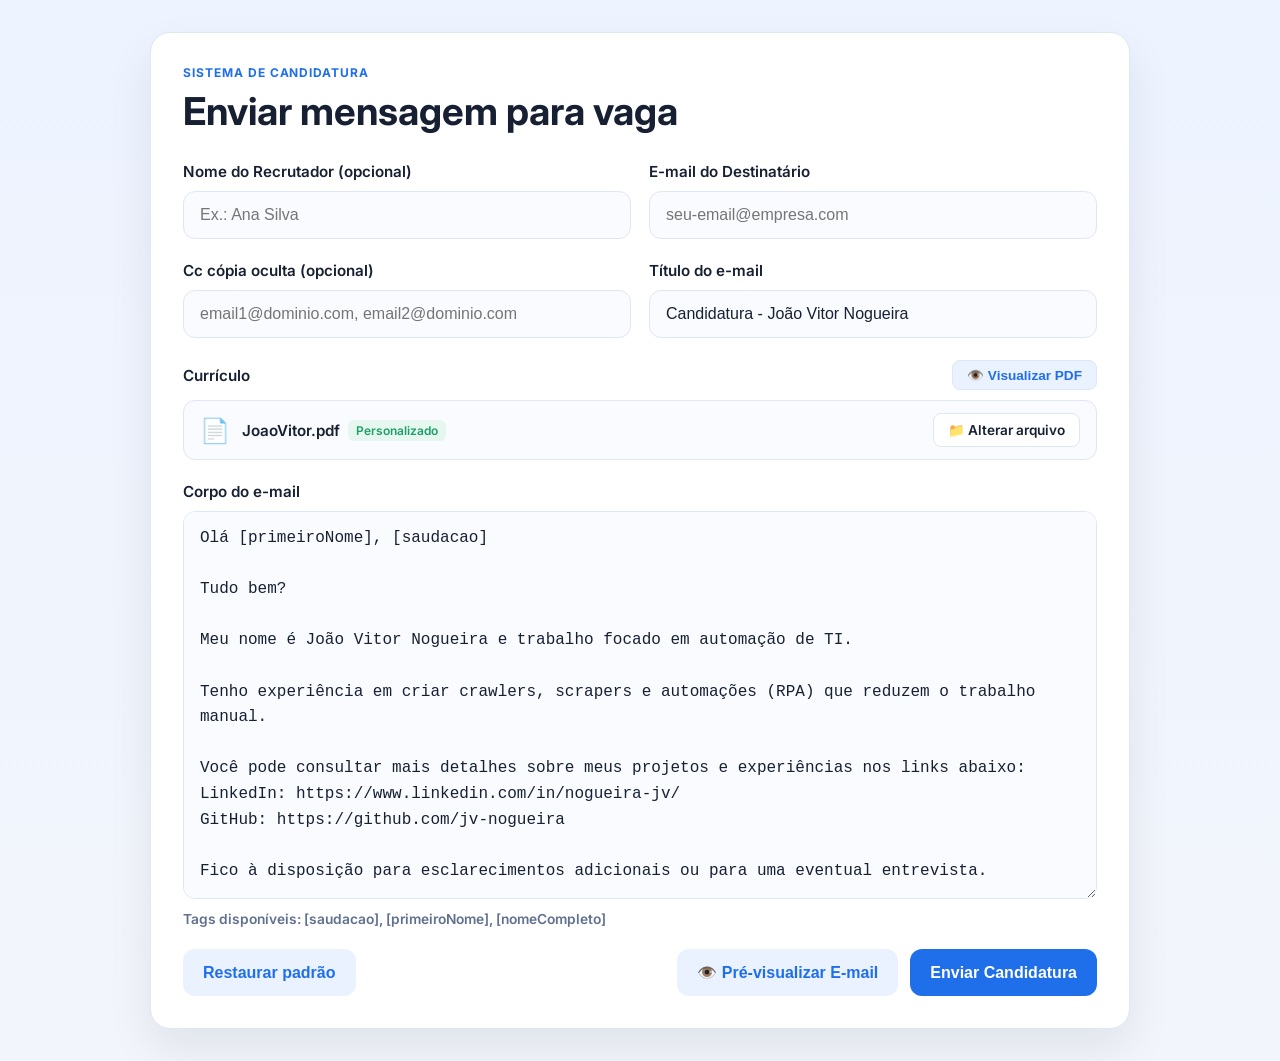
==== index.html @ 4a4fdd42 "Implementa pré visualizador do corpo do e-mail" ====
<!DOCTYPE html>
<html lang="pt-BR">
  <head>
    <meta charset="UTF-8" />
    <meta name="viewport" content="width=device-width, initial-scale=1.0" />
    <title>Envio de mensagem</title>
    <link rel="preconnect" href="https://fonts.googleapis.com" />
    <link rel="preconnect" href="https://fonts.gstatic.com" crossorigin />
    <link href="https://fonts.googleapis.com/css2?family=Inter:wght@400;500;600;700&display=swap" rel="stylesheet" />
    <link rel="stylesheet" href="styles.css" />
  </head>
  <body>
    <main class="container">
      <section class="card">
        <div class="header">
          <p class="eyebrow">Sistema de candidatura</p>
          <h1>Enviar mensagem para vaga</h1>
        </div>

        <form id="mail-form">
          <div class="grid two-columns">
            <label>
              <span>Nome do Recrutador (opcional)</span>
              <input id="recruiterName" name="recruiterName" type="text" placeholder="Ex.: Ana Silva" />
            </label>

            <label>
              <span>E-mail do Destinatário</span>
              <input id="recipientEmail" name="recipientEmail" type="email" placeholder="seu-email@empresa.com" required/>
            </label>
          </div>

          <div class="grid two-columns">
            <label>
              <span>Cc cópia oculta (opcional)</span>
              <input id="bcc" name="bcc" type="text" placeholder="email1@dominio.com, email2@dominio.com" />
            </label>

            <label>
              <span>Título do e-mail</span>
              <input id="subject" name="subject" type="text" maxlength="200" required />
            </label>
          </div>

          <div class="curriculum-field">
            <div class="curriculum-header">
              <label><span>Currículo</span></label>
              <button type="button" class="preview-btn" id="preview-curriculum" title="Visualizar currículo em nova aba">
                👁️ Visualizar PDF
              </button>
            </div>
            <div class="curriculum-box">
              <div class="curriculum-info">
                <span class="file-icon">📄</span>
                <div class="file-details">
                  <span class="file-name" id="selected-file-name">JoaoVitor.pdf</span>
                  <span class="file-badge" id="file-badge">Padrão</span>
                </div>
              </div>
              <div class="curriculum-actions-btns">
                <label for="curriculumFile" class="change-file-btn">
                  📁 Alterar arquivo
                </label>
                <input id="curriculumFile" name="curriculumFile" type="file" accept="application/pdf" class="visually-hidden" />
              </div>
            </div>
          </div>

          <label>
            <span>Corpo do e-mail</span>
            <textarea id="message" name="message" rows="14" required></textarea>
          </label>

          <p class="tags-help">
            Tags disponíveis: [saudacao], [primeiroNome], [nomeCompleto]
          </p>

          <div class="actions">
            <button type="button" class="secondary" id="reset-defaults">Restaurar padrão</button>
            <div class="actions-right">
              <button type="button" class="secondary" id="preview-email-btn">👁️ Pré-visualizar E-mail</button>
              <button type="submit" class="primary" id="submit-button">Enviar Candidatura</button>
            </div>
          </div>
        </form>

        <div id="status" class="status" aria-live="polite"></div>
      </section>
    </main>

    <!-- Modal Simulador de E-mail -->
    <div id="email-modal" class="modal-overlay" aria-hidden="true">
      <div class="modal-card" role="dialog" aria-modal="true" aria-labelledby="modal-title">
        <div class="modal-header">
          <h2 id="modal-title">📧 Pré-visualização do E-mail</h2>
          <button type="button" class="modal-close-btn" id="modal-close" aria-label="Fechar">&times;</button>
        </div>
        <div class="modal-email-meta">
          <div class="meta-row">
            <span class="meta-label">Para:</span>
            <span class="meta-value" id="modal-to"></span>
          </div>
          <div class="meta-row" id="modal-bcc-row">
            <span class="meta-label">Cco:</span>
            <span class="meta-value" id="modal-bcc"></span>
          </div>
          <div class="meta-row">
            <span class="meta-label">Assunto:</span>
            <span class="meta-value" id="modal-subject"></span>
          </div>
          <div class="meta-row">
            <span class="meta-label">Anexo:</span>
            <span class="meta-value" id="modal-attachment"></span>
          </div>
        </div>
        <div class="modal-email-body" id="modal-body"></div>
        <div class="modal-actions">
          <button type="button" class="secondary" id="modal-cancel-btn">Voltar e Editar</button>
          <button type="button" class="primary" id="modal-send-btn">Enviar Candidatura</button>
        </div>
      </div>
    </div>

    <script src="script.js"></script>
  </body>
</html>
---- styles.css ----
:root {
  --bg: #f2f5fb;
  --card: #ffffff;
  --border: #dfe6f4;
  --text: #172033;
  --muted: #60708f;
  --primary: #1f6feb;
  --primary-dark: #1859c7;
  --success: #1e9d6d;
  --warning: #f4c95d;
  --danger: #d14d52;
  --shadow: 0 20px 45px rgba(17, 24, 39, 0.08);
}

* {
  box-sizing: border-box;
}

body {
  margin: 0;
  font-family: 'Inter', sans-serif;
  background: linear-gradient(180deg, #edf3ff 0%, var(--bg) 100%);
  color: var(--text);
}

.container {
  min-height: 100vh;
  display: grid;
  place-items: center;
  padding: 32px 20px;
}

.card {
  width: min(100%, 980px);
  background: var(--card);
  border: 1px solid var(--border);
  border-radius: 20px;
  box-shadow: var(--shadow);
  padding: 32px;
}

.header {
  margin-bottom: 28px;
}

.eyebrow {
  margin: 0 0 8px;
  color: var(--primary);
  font-weight: 700;
  letter-spacing: 0.08em;
  font-size: 0.75rem;
  text-transform: uppercase;
}

h1 {
  margin: 0;
  font-size: clamp(1.8rem, 3vw, 2.6rem);
}

form {
  display: grid;
  gap: 22px;
}

.grid {
  display: grid;
  gap: 18px;
}

.two-columns {
  grid-template-columns: repeat(2, minmax(0, 1fr));
}

label {
  display: grid;
  gap: 10px;
  font-weight: 600;
  color: var(--text);
}

label span {
  font-size: 0.95rem;
}

input,
textarea {
  width: 100%;
  border: 1px solid var(--border);
  background: #f9fbff;
  border-radius: 12px;
  padding: 14px 16px;
  font-size: 1rem;
  color: var(--text);
  transition: border-color 0.2s ease, box-shadow 0.2s ease;
}

input:focus,
textarea:focus {
  outline: none;
  border-color: var(--primary);
  box-shadow: 0 0 0 4px rgba(31, 111, 235, 0.12);
  background: #fff;
}

.curriculum-field {
  display: grid;
  gap: 10px;
}

.curriculum-header {
  display: flex;
  justify-content: space-between;
  align-items: center;
}

.curriculum-header label {
  cursor: pointer;
}

.preview-btn {
  background: #eaf1ff;
  color: var(--primary);
  border: 1px solid var(--border);
  padding: 6px 14px;
  border-radius: 8px;
  font-size: 0.85rem;
  font-weight: 600;
  display: inline-flex;
  align-items: center;
  gap: 6px;
  cursor: pointer;
  transition: all 0.2s ease;
}

.preview-btn:hover {
  background: #d9e6fe;
  border-color: var(--primary);
  transform: translateY(-1px);
}

.preview-btn:active {
  transform: translateY(0);
}

.curriculum-box {
  display: flex;
  align-items: center;
  justify-content: space-between;
  background: #f9fbff;
  border: 1px solid var(--border);
  border-radius: 12px;
  padding: 12px 16px;
  gap: 12px;
  transition: border-color 0.2s ease, box-shadow 0.2s ease;
}

.curriculum-box:hover {
  border-color: #b8cceb;
}

.curriculum-info {
  display: flex;
  align-items: center;
  gap: 12px;
}

.file-icon {
  font-size: 1.5rem;
}

.file-details {
  display: flex;
  align-items: center;
  gap: 8px;
  flex-wrap: wrap;
}

.file-name {
  font-weight: 600;
  color: var(--text);
  font-size: 0.95rem;
}

.file-badge {
  font-size: 0.75rem;
  padding: 3px 8px;
  border-radius: 6px;
  font-weight: 600;
  background: #eaf1ff;
  color: var(--primary);
}

.file-badge.custom {
  background: #e6f7ef;
  color: var(--success);
}

.change-file-btn {
  display: inline-flex;
  align-items: center;
  gap: 6px;
  padding: 8px 14px;
  background: #fff;
  border: 1px solid var(--border);
  border-radius: 8px;
  font-size: 0.85rem;
  font-weight: 600;
  color: var(--text);
  cursor: pointer;
  transition: all 0.2s ease;
}

.change-file-btn:hover {
  background: #f0f4fc;
  border-color: var(--primary);
  color: var(--primary);
  transform: translateY(-1px);
}

.change-file-btn:active {
  transform: translateY(0);
}

.visually-hidden {
  position: absolute;
  width: 1px;
  height: 1px;
  padding: 0;
  margin: -1px;
  overflow: hidden;
  clip: rect(0, 0, 0, 0);
  white-space: nowrap;
  border: 0;
}

.curriculum-actions {
  display: flex;
  align-items: center;
  justify-content: space-between;
  gap: 12px;
  flex-wrap: wrap;
}

.curriculum-actions a {
  color: var(--primary);
  text-decoration: underline;
  font-weight: 600;
}

.inline-button {
  border: 1px solid var(--border);
  background: #f3f7ff;
  color: var(--text);
  padding: 8px 12px;
  border-radius: 10px;
  font-size: 0.9rem;
  font-weight: 700;
}

.curriculum-field small {
  color: var(--muted);
  font-size: 0.82rem;
}

textarea {
  resize: vertical;
  min-height: 220px;
  line-height: 1.6;
}

.tags-help {
  margin: -10px 0 0;
  color: var(--muted);
  font-size: 0.86rem;
  font-weight: 600;
}

.actions {
  display: flex;
  justify-content: space-between;
  gap: 16px;
  flex-wrap: wrap;
}

button {
  border: none;
  border-radius: 12px;
  padding: 14px 20px;
  font-size: 1rem;
  font-weight: 700;
  cursor: pointer;
  transition: transform 0.15s ease, opacity 0.15s ease, background 0.2s ease;
}

button:hover {
  transform: translateY(-1px);
}

button:active {
  transform: translateY(0);
}

button.primary {
  background: var(--primary);
  color: white;
}

button.primary:hover {
  background: var(--primary-dark);
}

button.secondary {
  background: #eaf1ff;
  color: var(--primary);
}

.status {
  margin-top: 20px;
  min-height: 28px;
  border-radius: 10px;
  padding: 12px 14px;
  font-weight: 600;
  display: none;
}

.status.success {
  display: block;
  background: rgba(30, 157, 109, 0.08);
  border: 1px solid rgba(30, 157, 109, 0.2);
  color: var(--success);
}

.status.error {
  display: block;
  background: rgba(209, 77, 82, 0.08);
  border: 1px solid rgba(209, 77, 82, 0.2);
  color: var(--danger);
}

.actions-right {
  display: flex;
  gap: 12px;
  flex-wrap: wrap;
}

/* Modal Simulador de E-mail */
.modal-overlay {
  position: fixed;
  inset: 0;
  background: rgba(17, 24, 39, 0.6);
  backdrop-filter: blur(4px);
  display: grid;
  place-items: center;
  padding: 20px;
  z-index: 9999;
  opacity: 0;
  visibility: hidden;
  transition: opacity 0.25s ease, visibility 0.25s ease;
}

.modal-overlay.active {
  opacity: 1;
  visibility: visible;
}

.modal-card {
  background: var(--card);
  width: min(100%, 680px);
  max-height: 90vh;
  border-radius: 18px;
  box-shadow: 0 25px 60px rgba(0, 0, 0, 0.25);
  display: flex;
  flex-direction: column;
  overflow: hidden;
  transform: scale(0.95) translateY(10px);
  transition: transform 0.25s cubic-bezier(0.16, 1, 0.3, 1);
}

.modal-overlay.active .modal-card {
  transform: scale(1) translateY(0);
}

.modal-header {
  display: flex;
  justify-content: space-between;
  align-items: center;
  padding: 18px 24px;
  border-bottom: 1px solid var(--border);
}

.modal-header h2 {
  margin: 0;
  font-size: 1.2rem;
  color: var(--text);
  display: flex;
  align-items: center;
  gap: 8px;
}

.modal-close-btn {
  background: transparent;
  border: none;
  font-size: 1.75rem;
  line-height: 1;
  color: var(--muted);
  cursor: pointer;
  padding: 4px 8px;
  border-radius: 8px;
  transition: color 0.15s ease, background 0.15s ease;
}

.modal-close-btn:hover {
  color: var(--text);
  background: #f0f4fc;
}

.modal-email-meta {
  padding: 16px 24px;
  background: #f9fbff;
  border-bottom: 1px solid var(--border);
  display: grid;
  gap: 8px;
}

.meta-row {
  display: flex;
  font-size: 0.92rem;
  line-height: 1.5;
}

.meta-label {
  font-weight: 700;
  color: var(--muted);
  width: 75px;
  flex-shrink: 0;
}

.meta-value {
  color: var(--text);
  font-weight: 500;
  word-break: break-word;
}

.modal-email-body {
  padding: 24px;
  overflow-y: auto;
  flex: 1;
  font-size: 0.98rem;
  line-height: 1.7;
  color: var(--text);
  white-space: pre-wrap;
  background: #ffffff;
}

.modal-actions {
  display: flex;
  justify-content: flex-end;
  gap: 12px;
  padding: 16px 24px;
  border-top: 1px solid var(--border);
  background: #fcfdfe;
}

@media (max-width: 720px) {
  .card {
    padding: 22px 16px;
  }

  .two-columns {
    grid-template-columns: 1fr;
  }

  .curriculum-box {
    flex-direction: column;
    align-items: flex-start;
    gap: 12px;
  }

  .curriculum-actions-btns,
  .change-file-btn {
    width: 100%;
    justify-content: center;
  }

  .actions {
    flex-direction: column;
  }

  .actions-right {
    width: 100%;
    flex-direction: column;
  }

  .modal-card {
    max-height: 95vh;
  }

  .modal-actions {
    flex-direction: column-reverse;
  }

  button {
    width: 100%;
  }
}
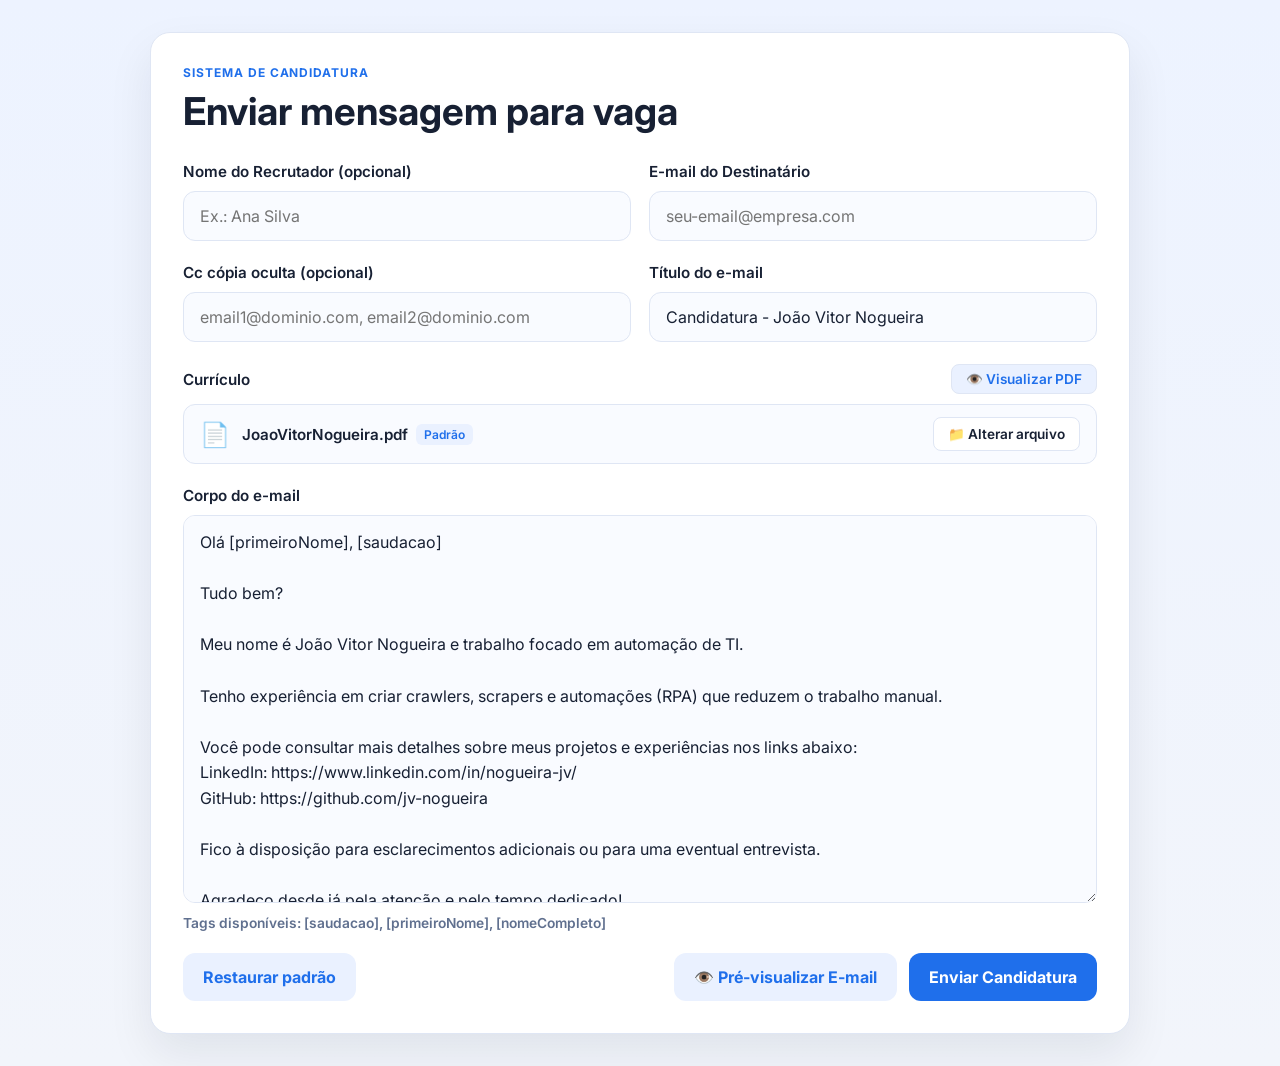
==== commit c0615727: "Envia o curriculo do drive" ====
--- a/index.html
+++ b/index.html
@@ -7,7 +7,7 @@
     <link rel="preconnect" href="https://fonts.googleapis.com" />
     <link rel="preconnect" href="https://fonts.gstatic.com" crossorigin />
     <link href="https://fonts.googleapis.com/css2?family=Inter:wght@400;500;600;700&display=swap" rel="stylesheet" />
-    <link rel="stylesheet" href="styles.css" />
+    <link rel="stylesheet" href="styles.css?v=2" />
   </head>
   <body>
     <main class="container">
@@ -53,7 +53,7 @@
               <div class="curriculum-info">
                 <span class="file-icon">📄</span>
                 <div class="file-details">
-                  <span class="file-name" id="selected-file-name">JoaoVitor.pdf</span>
+                  <span class="file-name" id="selected-file-name">JoaoVitorNogueira.pdf (Drive)</span>
                   <span class="file-badge" id="file-badge">Padrão</span>
                 </div>
               </div>
--- a/styles.css
+++ b/styles.css
@@ -21,6 +21,7 @@
   font-family: 'Inter', sans-serif;
   background: linear-gradient(180deg, #edf3ff 0%, var(--bg) 100%);
   color: var(--text);
+  min-height: 100vh;
 }
 
 .container {
@@ -55,6 +56,7 @@
 h1 {
   margin: 0;
   font-size: clamp(1.8rem, 3vw, 2.6rem);
+  color: var(--text);
 }
 
 form {
@@ -91,7 +93,8 @@
   padding: 14px 16px;
   font-size: 1rem;
   color: var(--text);
-  transition: border-color 0.2s ease, box-shadow 0.2s ease;
+  font-family: inherit;
+  transition: border-color 0.2s ease, box-shadow 0.2s ease, background 0.2s ease;
 }
 
 input:focus,
@@ -99,9 +102,10 @@
   outline: none;
   border-color: var(--primary);
   box-shadow: 0 0 0 4px rgba(31, 111, 235, 0.12);
-  background: #fff;
-}
-
+  background: #ffffff;
+}
+
+/* Campo de Currículo */
 .curriculum-field {
   display: grid;
   gap: 10px;
@@ -200,7 +204,7 @@
   align-items: center;
   gap: 6px;
   padding: 8px 14px;
-  background: #fff;
+  background: #ffffff;
   border: 1px solid var(--border);
   border-radius: 8px;
   font-size: 0.85rem;
@@ -233,35 +237,6 @@
   border: 0;
 }
 
-.curriculum-actions {
-  display: flex;
-  align-items: center;
-  justify-content: space-between;
-  gap: 12px;
-  flex-wrap: wrap;
-}
-
-.curriculum-actions a {
-  color: var(--primary);
-  text-decoration: underline;
-  font-weight: 600;
-}
-
-.inline-button {
-  border: 1px solid var(--border);
-  background: #f3f7ff;
-  color: var(--text);
-  padding: 8px 12px;
-  border-radius: 10px;
-  font-size: 0.9rem;
-  font-weight: 700;
-}
-
-.curriculum-field small {
-  color: var(--muted);
-  font-size: 0.82rem;
-}
-
 textarea {
   resize: vertical;
   min-height: 220px;
@@ -278,7 +253,14 @@
 .actions {
   display: flex;
   justify-content: space-between;
+  align-items: center;
   gap: 16px;
+  flex-wrap: wrap;
+}
+
+.actions-right {
+  display: flex;
+  gap: 12px;
   flex-wrap: wrap;
 }
 
@@ -289,6 +271,7 @@
   font-size: 1rem;
   font-weight: 700;
   cursor: pointer;
+  font-family: inherit;
   transition: transform 0.15s ease, opacity 0.15s ease, background 0.2s ease;
 }
 
@@ -312,6 +295,10 @@
 button.secondary {
   background: #eaf1ff;
   color: var(--primary);
+}
+
+button.secondary:hover {
+  background: #dbe8fe;
 }
 
 .status {
@@ -335,12 +322,6 @@
   background: rgba(209, 77, 82, 0.08);
   border: 1px solid rgba(209, 77, 82, 0.2);
   color: var(--danger);
-}
-
-.actions-right {
-  display: flex;
-  gap: 12px;
-  flex-wrap: wrap;
 }
 
 /* Modal Simulador de E-mail */
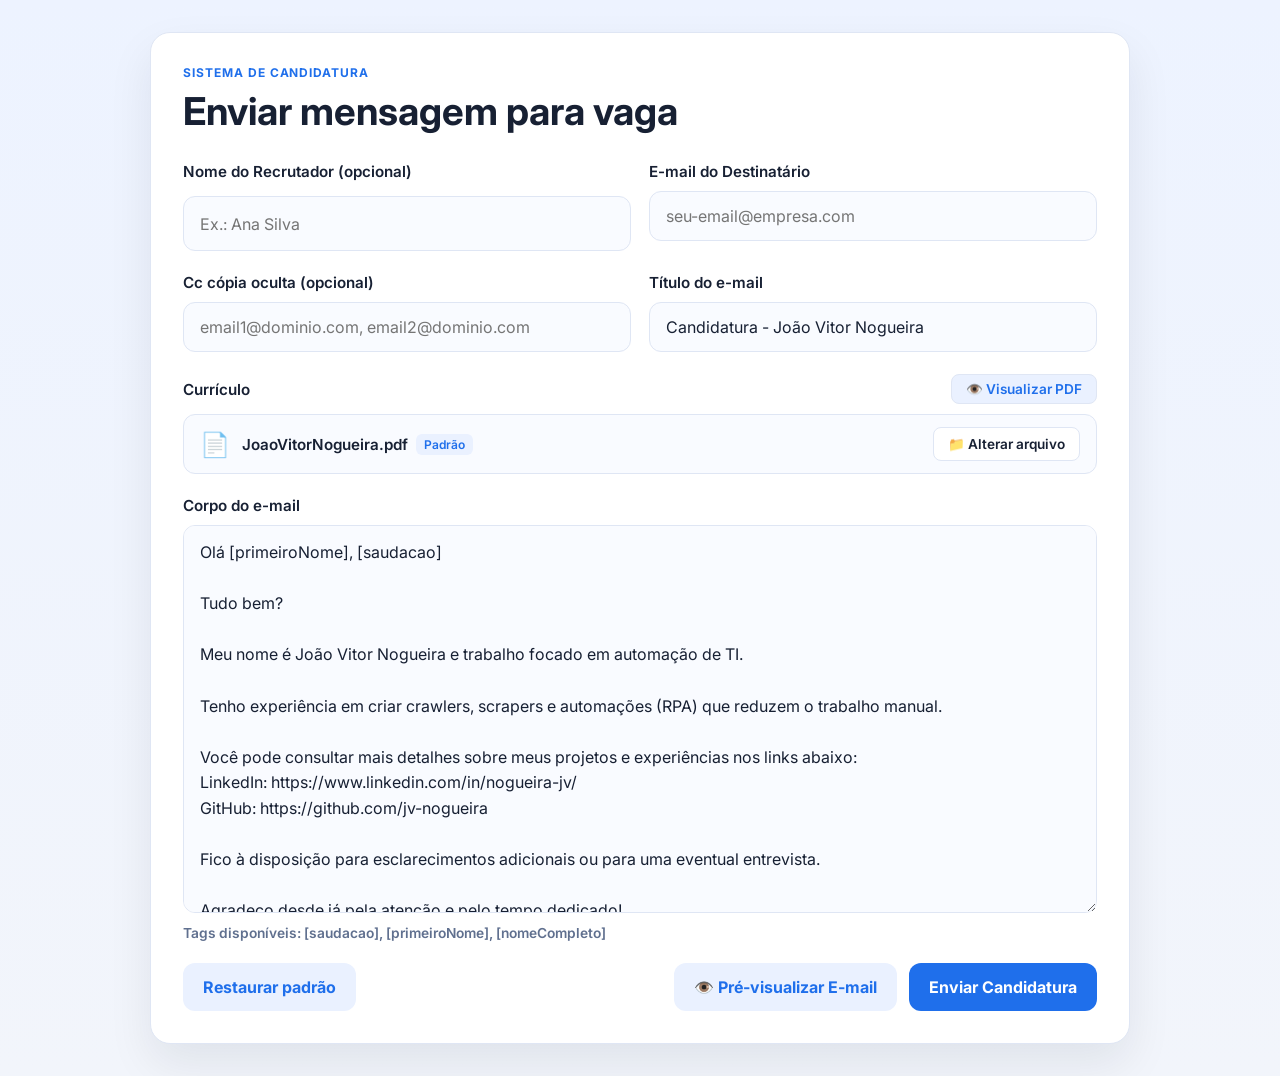
==== commit 0a0b012d: "Implementa verificação de duplicados e realoca envio de log" ====
--- a/index.html
+++ b/index.html
@@ -26,7 +26,8 @@
 
             <label>
               <span>E-mail do Destinatário</span>
-              <input id="recipientEmail" name="recipientEmail" type="email" placeholder="seu-email@empresa.com" required/>
+              <input id="recipientEmail" name="recipientEmail" type="email" placeholder="seu-email@empresa.com" required />
+              <span id="email-check-status" class="email-check-status" aria-live="polite"></span>
             </label>
           </div>
 
--- a/styles.css
+++ b/styles.css
@@ -84,6 +84,22 @@
   font-size: 0.95rem;
 }
 
+.email-check-status {
+  min-height: 0;
+  margin-top: -4px;
+  font-size: 0.82rem !important;
+  font-weight: 500;
+}
+
+.email-check-status.checking {
+  color: var(--muted);
+}
+
+.email-check-status.duplicate,
+.email-check-status.error {
+  color: var(--danger);
+}
+
 input,
 textarea {
   width: 100%;
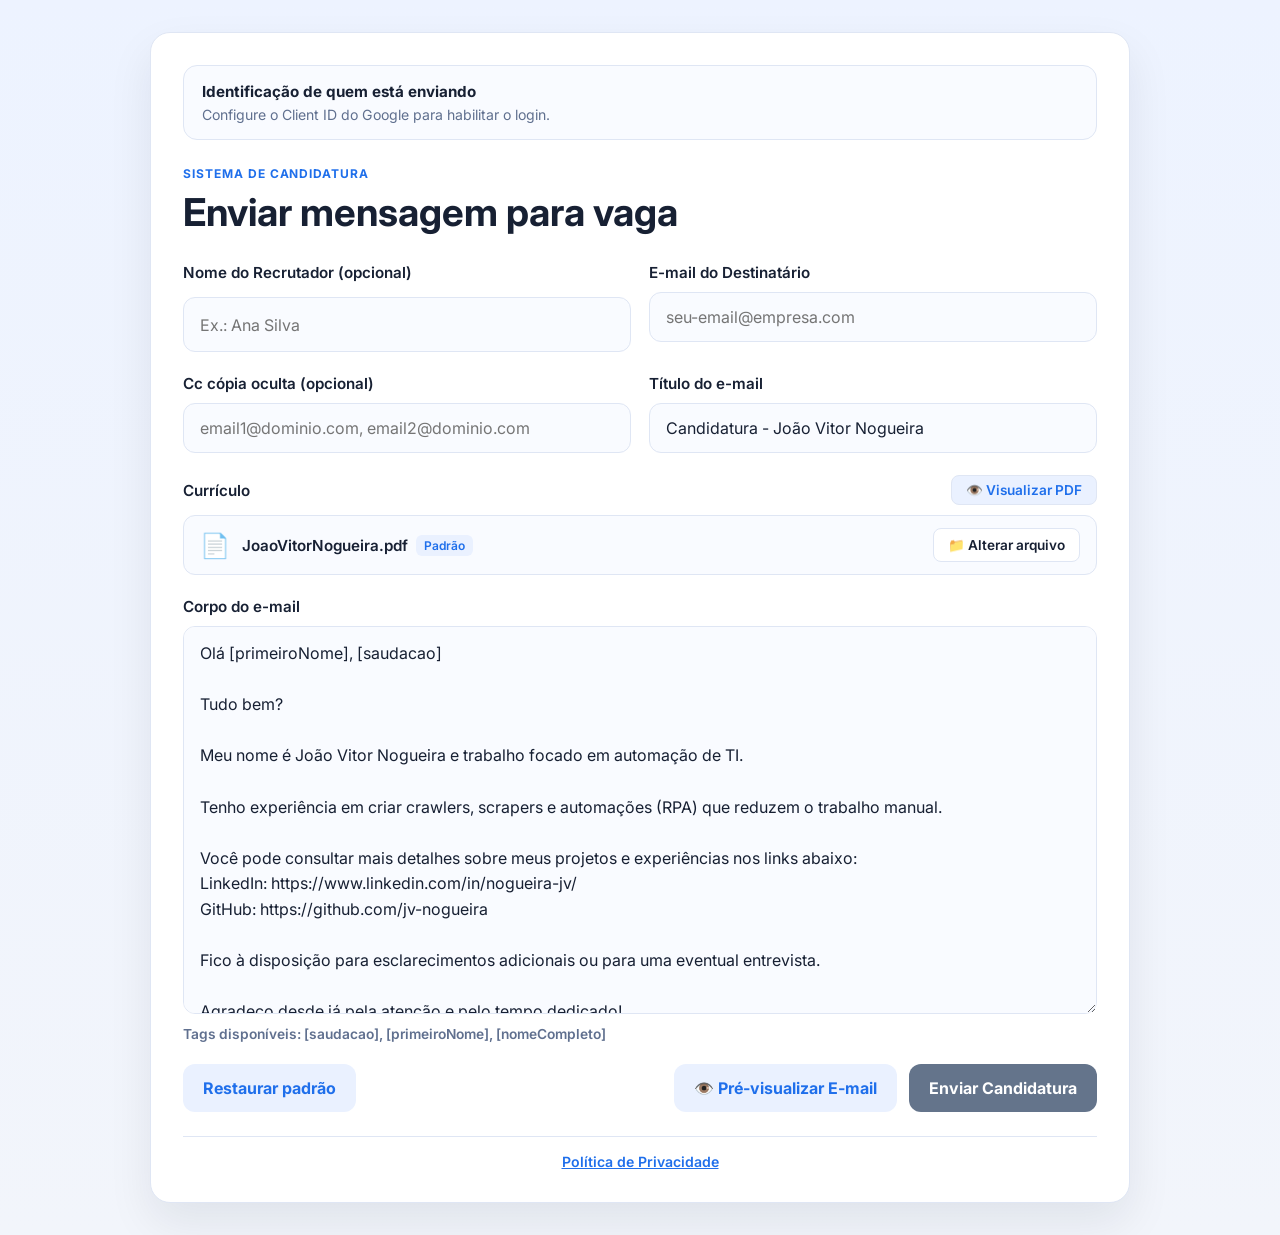
==== commit 1e52d649: "Implementa botão de login do google" ====
--- a/index.html
+++ b/index.html
@@ -7,11 +7,23 @@
     <link rel="preconnect" href="https://fonts.googleapis.com" />
     <link rel="preconnect" href="https://fonts.gstatic.com" crossorigin />
     <link href="https://fonts.googleapis.com/css2?family=Inter:wght@400;500;600;700&display=swap" rel="stylesheet" />
+    <script src="https://accounts.google.com/gsi/client" async defer></script>
     <link rel="stylesheet" href="styles.css?v=2" />
   </head>
   <body>
     <main class="container">
       <section class="card">
+        <div class="auth-panel">
+          <div class="auth-details">
+            <strong>Identificação de quem está enviando</strong>
+            <span id="auth-status" aria-live="polite">Faça login com uma conta Google para habilitar o envio.</span>
+          </div>
+          <div class="auth-actions">
+            <div id="google-signin-button"></div>
+            <button type="button" class="secondary" id="google-signout-button" hidden>Sair</button>
+          </div>
+        </div>
+
         <div class="header">
           <p class="eyebrow">Sistema de candidatura</p>
           <h1>Enviar mensagem para vaga</h1>
@@ -46,7 +58,7 @@
           <div class="curriculum-field">
             <div class="curriculum-header">
               <label><span>Currículo</span></label>
-              <button type="button" class="preview-btn" id="preview-curriculum" title="Visualizar currículo em nova aba">
+              <button type="button" class="preview-btn" id="preview-curriculum" title="Visualizar currículo">
                 👁️ Visualizar PDF
               </button>
             </div>
@@ -86,6 +98,9 @@
         </form>
 
         <div id="status" class="status" aria-live="polite"></div>
+        <footer class="site-footer">
+          <a href="privacidade.html">Política de Privacidade</a>
+        </footer>
       </section>
     </main>
 
@@ -122,6 +137,16 @@
       </div>
     </div>
 
+    <div id="curriculum-modal" class="modal-overlay" aria-hidden="true">
+      <div class="modal-card curriculum-modal-card" role="dialog" aria-modal="true" aria-labelledby="curriculum-modal-title">
+        <div class="modal-header">
+          <h2 id="curriculum-modal-title">📄 Pré-visualização do currículo</h2>
+          <button type="button" class="modal-close-btn" id="curriculum-modal-close" aria-label="Fechar">&times;</button>
+        </div>
+        <iframe id="curriculum-preview-frame" title="Pré-visualização do currículo"></iframe>
+      </div>
+    </div>
+
     <script src="script.js"></script>
   </body>
 </html>
--- a/styles.css
+++ b/styles.css
@@ -40,8 +40,94 @@
   padding: 32px;
 }
 
+.auth-panel {
+  display: flex;
+  justify-content: space-between;
+  align-items: center;
+  gap: 16px;
+  margin-bottom: 26px;
+  padding: 16px 18px;
+  border: 1px solid var(--border);
+  border-radius: 14px;
+  background: #f9fbff;
+}
+
+.auth-details {
+  display: grid;
+  gap: 5px;
+}
+
+.auth-details strong {
+  font-size: 0.95rem;
+}
+
+.auth-details span {
+  color: var(--muted);
+  font-size: 0.88rem;
+}
+
+.auth-actions {
+  display: flex;
+  align-items: center;
+  gap: 10px;
+}
+
+[hidden] {
+  display: none !important;
+}
+
 .header {
   margin-bottom: 28px;
+}
+
+.site-footer {
+  margin-top: 24px;
+  padding-top: 16px;
+  border-top: 1px solid var(--border);
+  color: var(--muted);
+  font-size: 0.88rem;
+  text-align: center;
+}
+
+.site-footer a {
+  color: var(--primary);
+  font-weight: 600;
+}
+
+.privacy-card {
+  margin: 24px 0;
+}
+
+.privacy-updated {
+  margin: 12px 0 0;
+  color: var(--muted);
+  font-size: 0.9rem;
+}
+
+.privacy-content {
+  color: var(--text);
+  line-height: 1.7;
+}
+
+.privacy-content h2 {
+  margin: 28px 0 8px;
+  font-size: 1.15rem;
+}
+
+.privacy-content p {
+  margin: 0 0 14px;
+}
+
+.privacy-content ul {
+  padding-left: 24px;
+}
+
+.privacy-content li {
+  margin: 0 0 10px;
+}
+
+.privacy-content a {
+  color: var(--primary);
 }
 
 .eyebrow {
@@ -308,6 +394,19 @@
   background: var(--primary-dark);
 }
 
+button.primary:disabled {
+  background: #64748b;
+  color: #ffffff;
+  cursor: wait;
+  opacity: 1;
+  transform: none;
+}
+
+button.primary:disabled:hover {
+  background: #64748b;
+  transform: none;
+}
+
 button.secondary {
   background: #eaf1ff;
   color: var(--primary);
@@ -371,6 +470,19 @@
   overflow: hidden;
   transform: scale(0.95) translateY(10px);
   transition: transform 0.25s cubic-bezier(0.16, 1, 0.3, 1);
+}
+
+.curriculum-modal-card {
+  width: min(100%, 900px);
+  height: min(85vh, 760px);
+  max-height: 90vh;
+}
+
+.curriculum-modal-card iframe {
+  width: 100%;
+  flex: 1;
+  border: 0;
+  background: #f2f5fb;
 }
 
 .modal-overlay.active .modal-card {
@@ -488,6 +600,11 @@
     flex-direction: column;
   }
 
+  .auth-panel {
+    align-items: flex-start;
+    flex-direction: column;
+  }
+
   .modal-card {
     max-height: 95vh;
   }
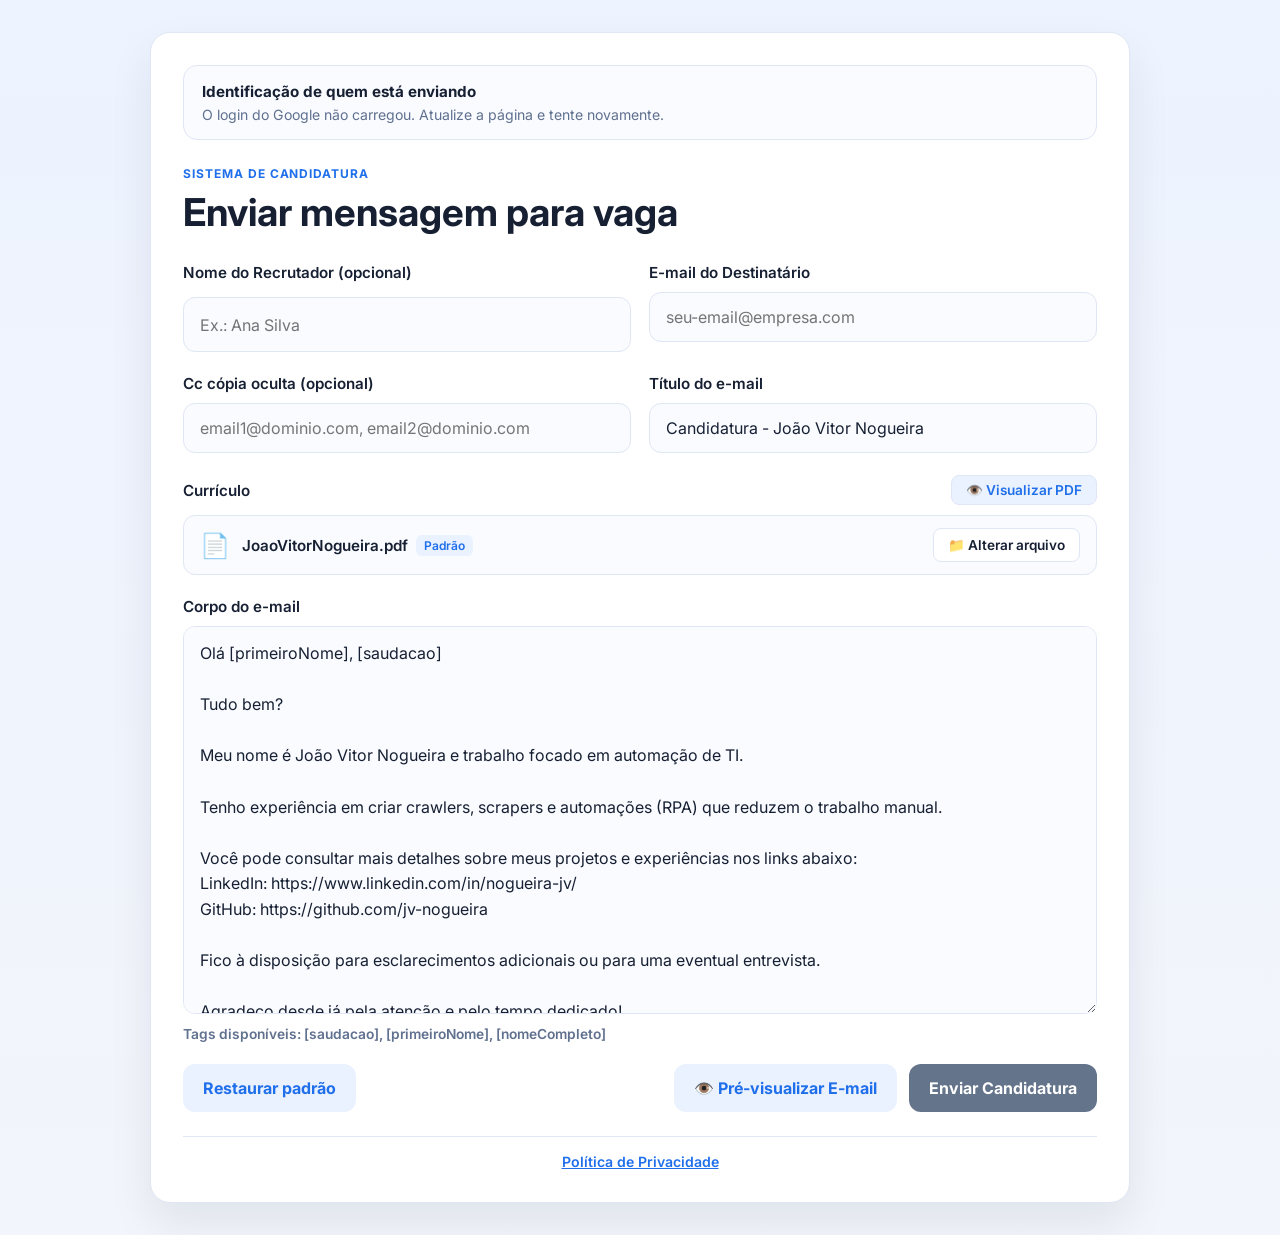
==== commit c532c856: "Implementa bloqueio e aviso em todo o form" ====
--- a/index.html
+++ b/index.html
@@ -95,6 +95,7 @@
               <button type="submit" class="primary" id="submit-button">Enviar Candidatura</button>
             </div>
           </div>
+          <button type="button" id="login-required-overlay" class="login-required-overlay" aria-label="Faça login com o Google para habilitar o formulário" hidden></button>
         </form>
 
         <div id="status" class="status" aria-live="polite"></div>
@@ -147,6 +148,10 @@
       </div>
     </div>
 
+    <div id="auth-toast" class="auth-toast" role="alert" aria-live="assertive" hidden>
+      Faça login com uma conta Google antes de usar o formulário.
+    </div>
+
     <script src="script.js"></script>
   </body>
 </html>
--- a/styles.css
+++ b/styles.css
@@ -50,6 +50,12 @@
   border: 1px solid var(--border);
   border-radius: 14px;
   background: #f9fbff;
+  transition: border-color 0.2s ease, box-shadow 0.2s ease;
+}
+
+.auth-panel.auth-attention {
+  border-color: var(--danger);
+  box-shadow: 0 0 0 2px rgba(209, 77, 82, 0.12);
 }
 
 .auth-details {
@@ -148,6 +154,49 @@
 form {
   display: grid;
   gap: 22px;
+  position: relative;
+}
+
+.login-required-overlay {
+  position: absolute;
+  inset: 0;
+  z-index: 2;
+  width: 100%;
+  height: 100%;
+  padding: 0;
+  background: transparent;
+  cursor: default;
+}
+
+.login-required-overlay:hover,
+.login-required-overlay:active {
+  background: transparent;
+  transform: none;
+}
+
+.auth-toast {
+  position: fixed;
+  left: 50%;
+  top: 24px;
+  z-index: 10001;
+  width: min(calc(100% - 32px), 480px);
+  padding: 14px 18px;
+  border: 1px solid rgba(209, 77, 82, 0.3);
+  border-radius: 12px;
+  background: rgba(209, 77, 82, 0.08);
+  color: var(--danger);
+  box-shadow: var(--shadow);
+  font-weight: 600;
+  line-height: 1.5;
+  text-align: center;
+  opacity: 0;
+  transform: translate(-50%, -12px);
+  transition: opacity 0.2s ease, transform 0.2s ease;
+}
+
+.auth-toast.visible {
+  opacity: 1;
+  transform: translate(-50%, 0);
 }
 
 .grid {
@@ -397,9 +446,21 @@
 button.primary:disabled {
   background: #64748b;
   color: #ffffff;
-  cursor: wait;
+  cursor: default;
   opacity: 1;
   transform: none;
+}
+
+button.primary:disabled[aria-busy="true"] {
+  cursor: wait;
+}
+
+#modal-send-btn.auth-required,
+button.primary:disabled:not([aria-busy="true"]) {
+  background: #64748b;
+  color: #ffffff;
+  cursor: default;
+  opacity: 1;
 }
 
 button.primary:disabled:hover {
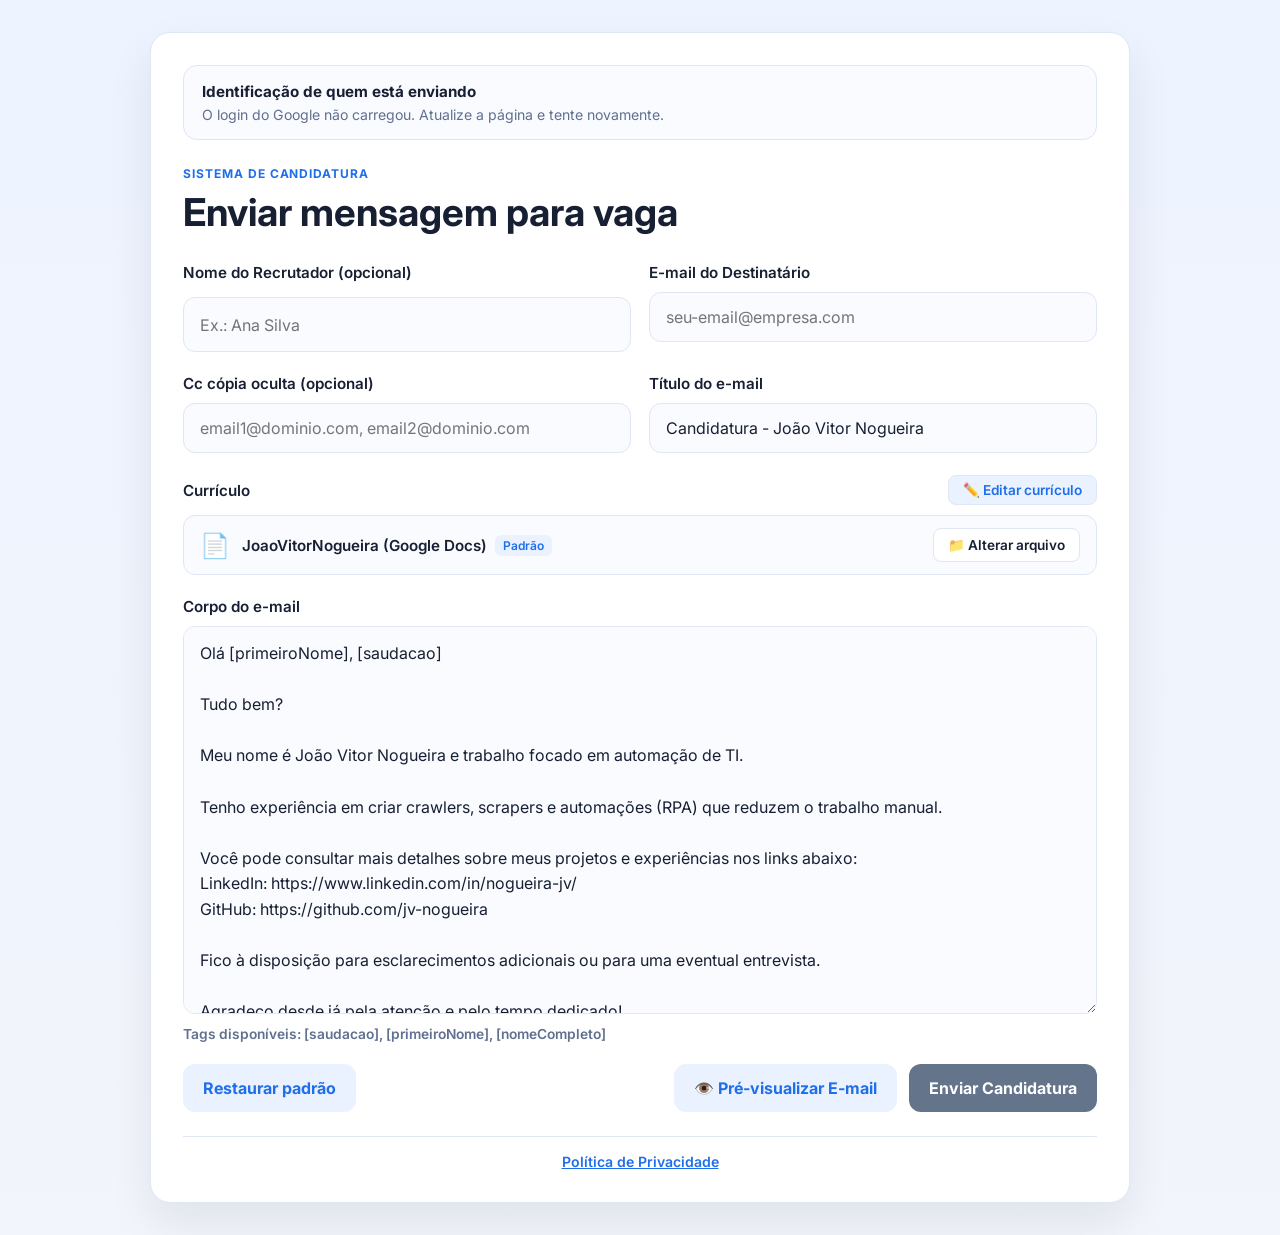
==== commit e7e7f7c1: "Implementa edição de arquivo carregado" ====
--- a/index.html
+++ b/index.html
@@ -58,15 +58,15 @@
           <div class="curriculum-field">
             <div class="curriculum-header">
               <label><span>Currículo</span></label>
-              <button type="button" class="preview-btn" id="preview-curriculum" title="Visualizar currículo">
-                👁️ Visualizar PDF
+              <button type="button" class="preview-btn" id="preview-curriculum" title="Editar currículo no Google Docs">
+                ✏️ Editar currículo
               </button>
             </div>
             <div class="curriculum-box">
               <div class="curriculum-info">
                 <span class="file-icon">📄</span>
                 <div class="file-details">
-                  <span class="file-name" id="selected-file-name">JoaoVitorNogueira.pdf (Drive)</span>
+                  <span class="file-name" id="selected-file-name">JoaoVitorNogueira (Google Docs)</span>
                   <span class="file-badge" id="file-badge">Padrão</span>
                 </div>
               </div>
@@ -141,10 +141,14 @@
     <div id="curriculum-modal" class="modal-overlay" aria-hidden="true">
       <div class="modal-card curriculum-modal-card" role="dialog" aria-modal="true" aria-labelledby="curriculum-modal-title">
         <div class="modal-header">
-          <h2 id="curriculum-modal-title">📄 Pré-visualização do currículo</h2>
+          <h2 id="curriculum-modal-title">✏️ Editar currículo no Google Docs</h2>
           <button type="button" class="modal-close-btn" id="curriculum-modal-close" aria-label="Fechar">&times;</button>
         </div>
-        <iframe id="curriculum-preview-frame" title="Pré-visualização do currículo"></iframe>
+        <iframe id="curriculum-preview-frame" title="Editor de currículo no Google Docs"></iframe>
+        <div class="curriculum-modal-footer">
+          <p id="curriculum-modal-status">As alterações são salvas automaticamente no Drive. Aguarde “Alterações salvas no Drive” antes de fechar.</p>
+          <button type="button" class="secondary" id="curriculum-modal-done">Fechar prévia</button>
+        </div>
       </div>
     </div>
 
--- a/styles.css
+++ b/styles.css
@@ -534,9 +534,9 @@
 }
 
 .curriculum-modal-card {
-  width: min(100%, 900px);
-  height: min(85vh, 760px);
-  max-height: 90vh;
+  width: min(96vw, 1280px);
+  height: min(92vh, 900px);
+  max-height: 92vh;
 }
 
 .curriculum-modal-card iframe {
@@ -544,6 +544,23 @@
   flex: 1;
   border: 0;
   background: #f2f5fb;
+}
+
+.curriculum-modal-footer {
+  display: flex;
+  align-items: center;
+  justify-content: space-between;
+  gap: 16px;
+  padding: 12px 20px;
+  border-top: 1px solid var(--border);
+  background: #fcfdfe;
+}
+
+.curriculum-modal-footer p {
+  margin: 0;
+  color: var(--muted);
+  font-size: 0.9rem;
+  line-height: 1.4;
 }
 
 .modal-overlay.active .modal-card {
@@ -670,6 +687,18 @@
     max-height: 95vh;
   }
 
+  .curriculum-modal-card {
+    width: 100%;
+    height: 92vh;
+    max-height: 92vh;
+  }
+
+  .curriculum-modal-footer {
+    align-items: stretch;
+    flex-direction: column;
+    padding: 12px 16px;
+  }
+
   .modal-actions {
     flex-direction: column-reverse;
   }
